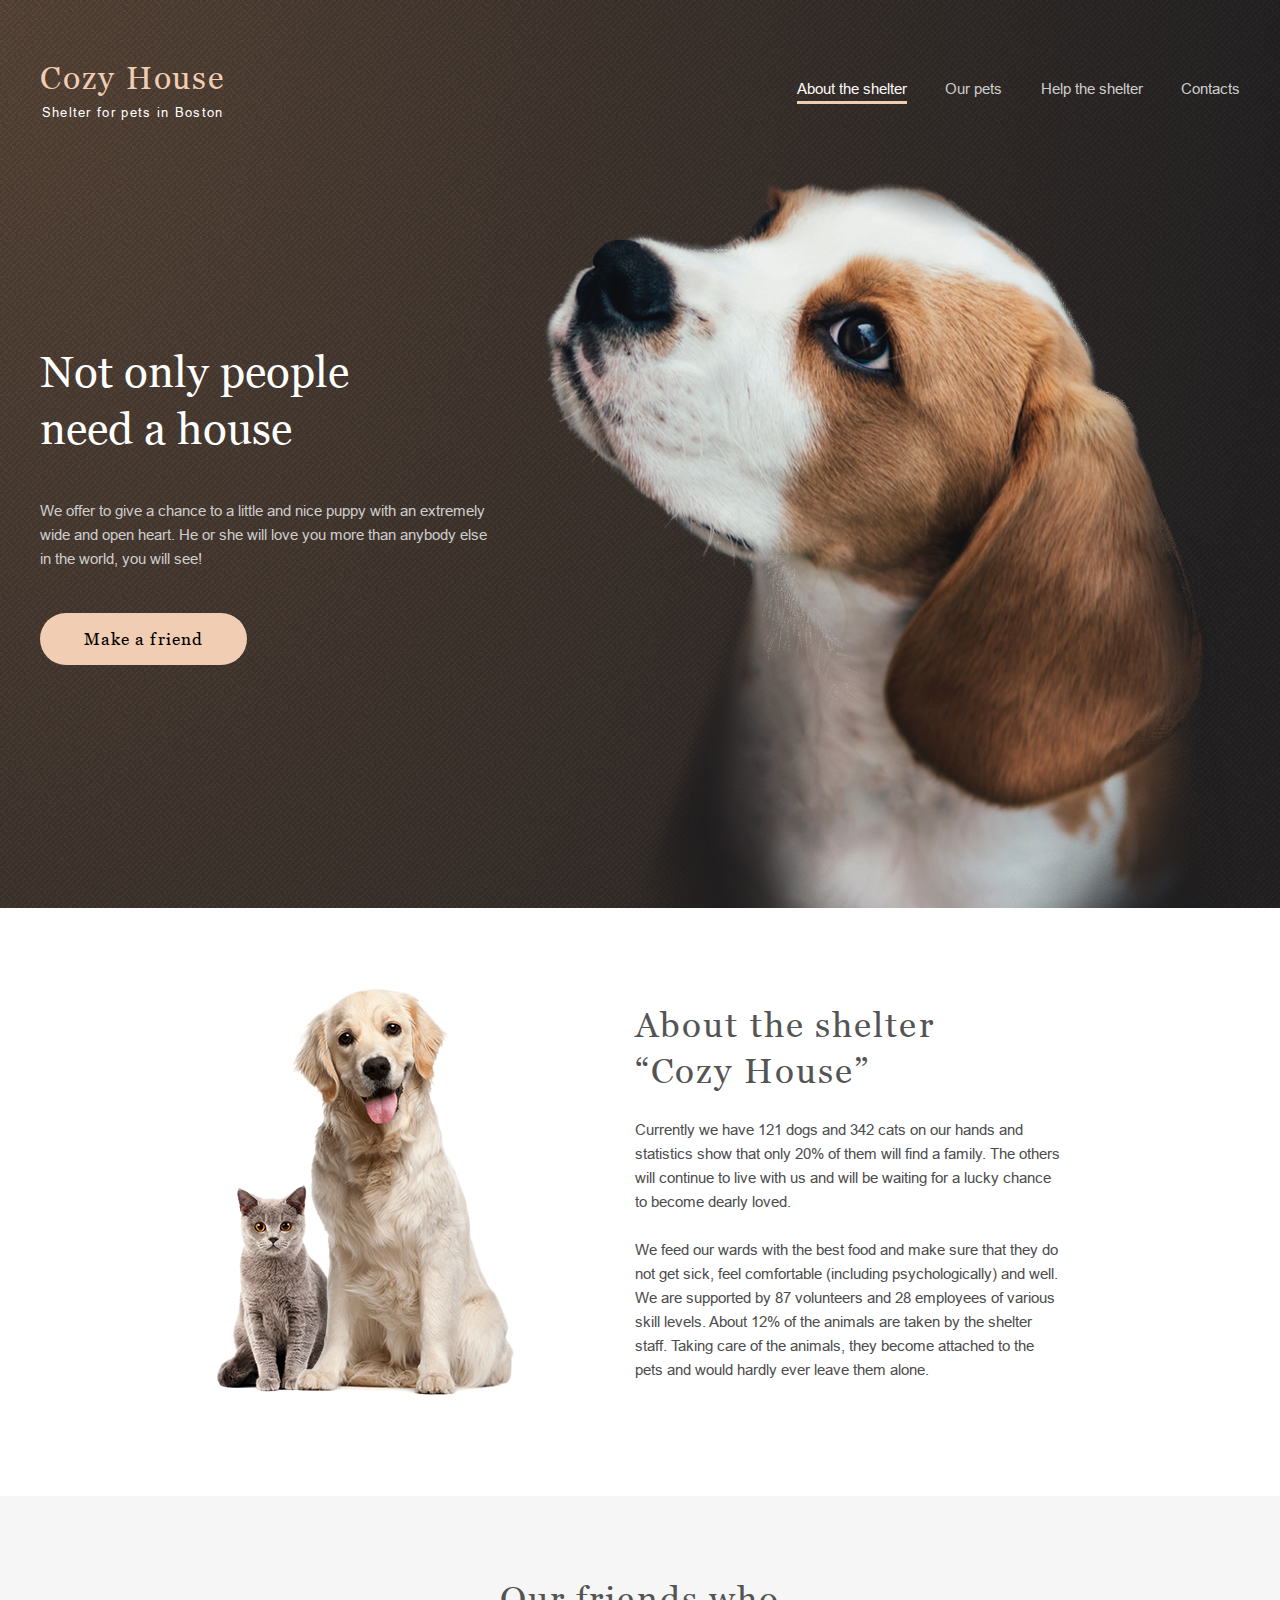
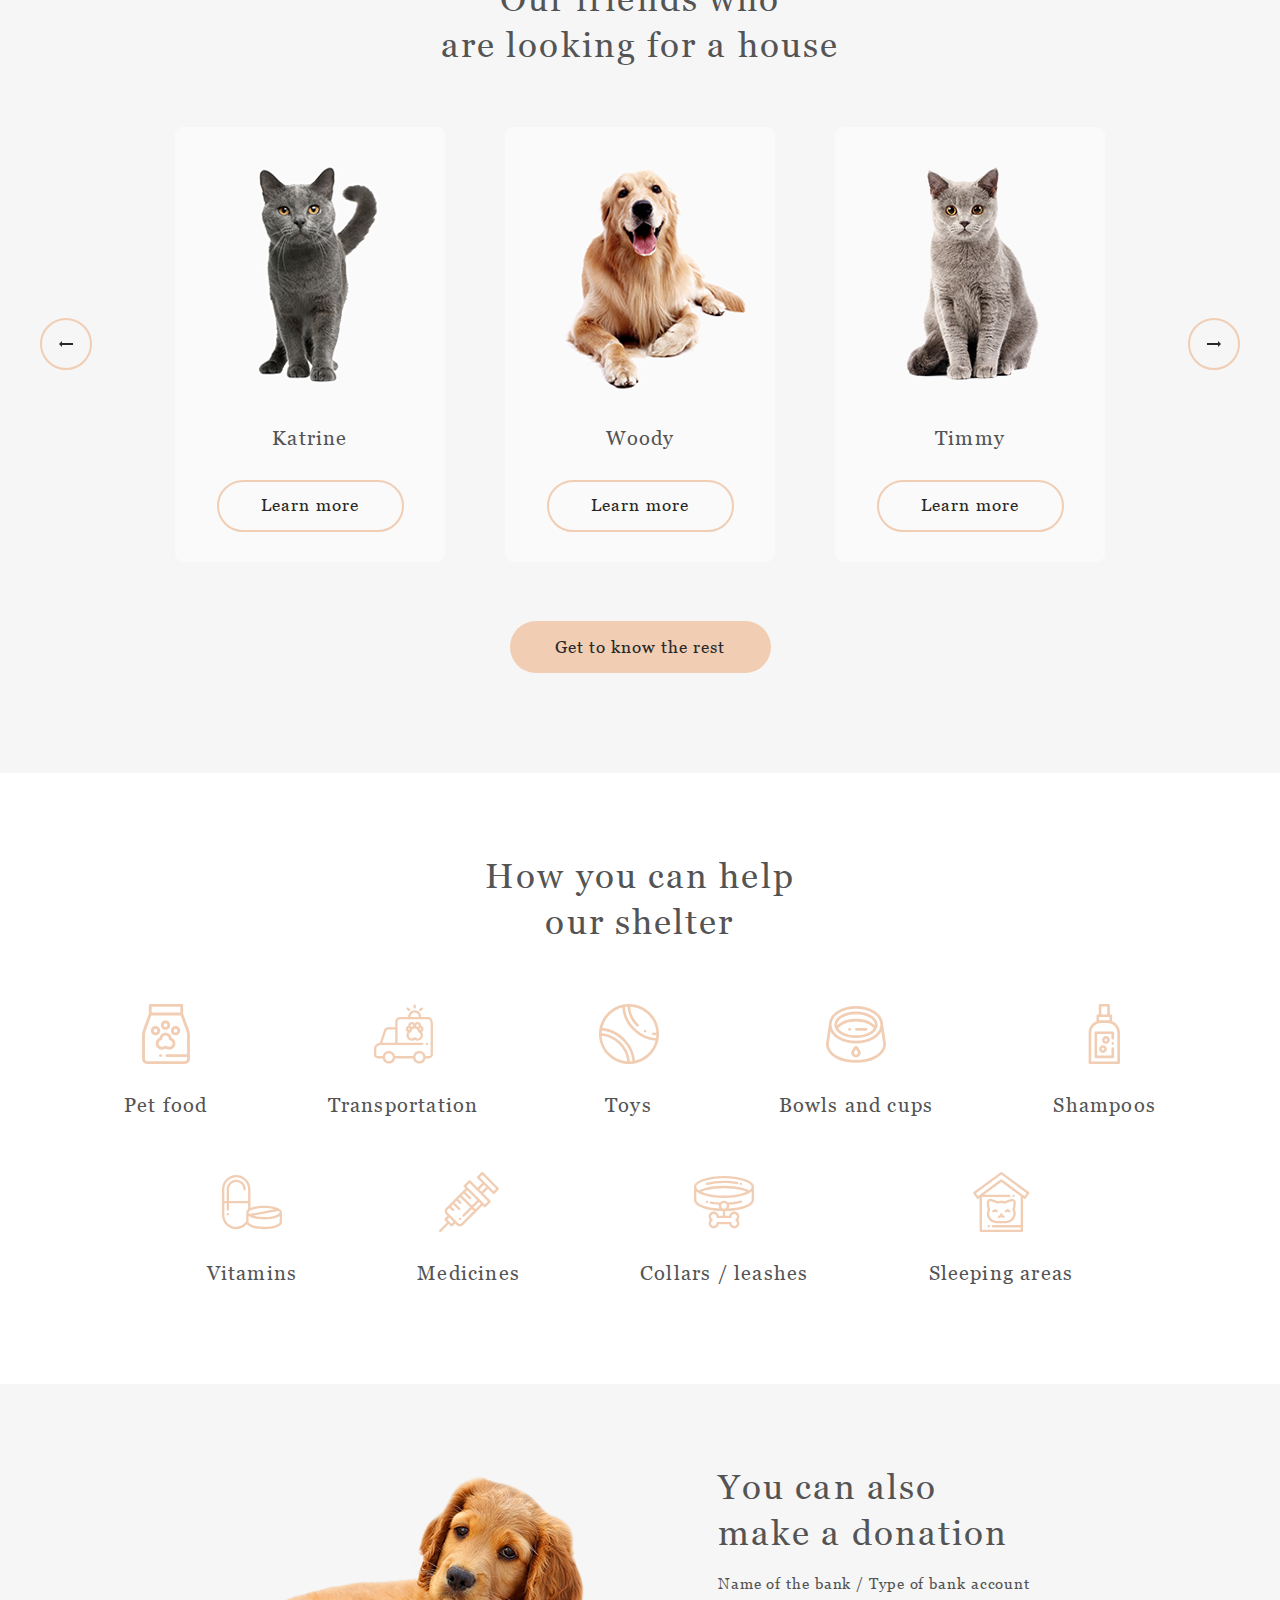
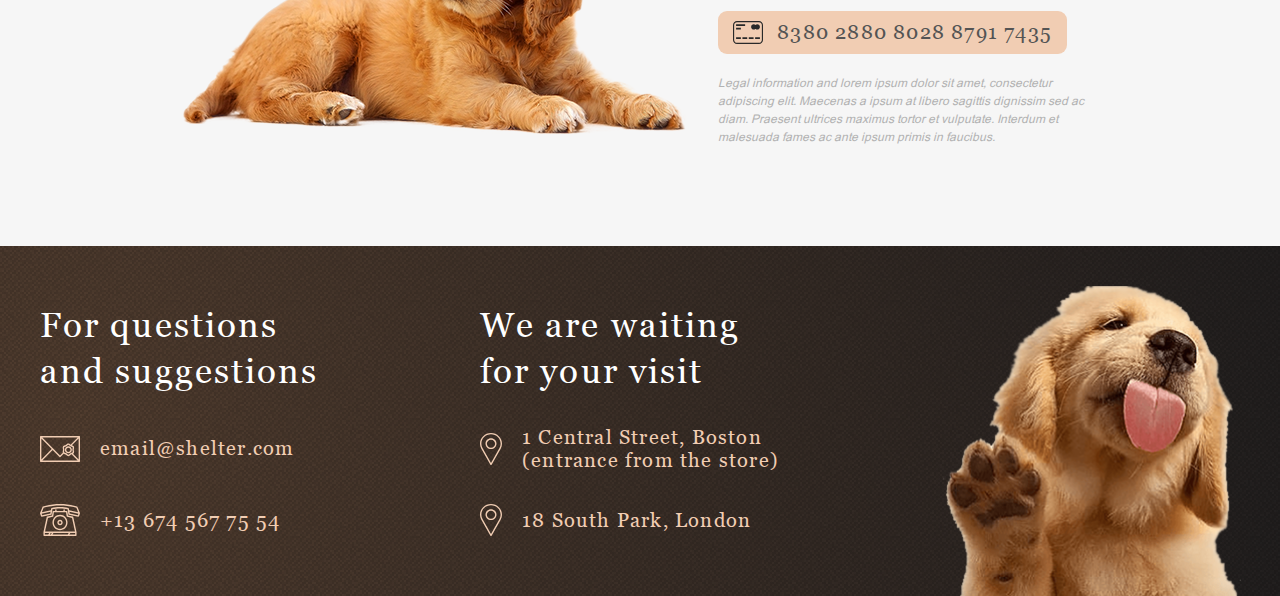
==== shelter/pages/main/index.html @ 3be506d2 "feat: shelter" ====
<!DOCTYPE html>
<html lang="en">

<head>
    <meta charset="utf-8" />
    <title>Cozy House</title>
    <meta name="description" content="task" />
    <meta name="author" content="Dmitry Milchenko" />
    <meta name="viewport" content="width=device-width, initial-scale=1">
    <link rel="stylesheet" href="normalize.css" />
    <link rel="stylesheet" href="style.css" />
</head>

<body id="body">

    <div id="modal__wraper" class="modal__wraper">
        <div class="modal" id="modal">
            <button class="btn btn_round modal__close-btn">
                <img src="../../assets/images/marker.png" alt=""></button>
            <div class="modal__inner modal__animation">
                <div class="modal__item">
                </div>
                <div class="modal__btn">
                </div>
            </div>
        </div>
    </div>

    <div id="burger-menu__bloсk" class="burger-menu__bloсk">
        <div class="logo-burger">
            <a href="index.html" class="header__logo">
                <h1>Cozy House</h1>
                <p>Shelter for pets in Boston</p>
            </a>
            <div id="burger-menu__two" class="burger-menu">
                <img src="../../assets/images/burger.png" alt="">
            </div>
        </div>
        <div class="navigation__wraper">
            <div class="burger-menu__navigation">
                <div class="navigation__a">
                    <a href="index.html" class="selected">About the shelter</a>
                </div>
                <div class="navigation__a">
                    <a href="../pets/index.html">Our pets</a>
                </div>
                <div class="navigation__a">
                    <a href="#help__anchor">Help the shelter</a>
                </div>
                <div class="navigation__a">
                    <a href="#footer__anchor">Contacts</a>
                </div>
            </div>
        </div>
    </div>
    <div id="burger-menu__wraper" class="burger-menu__wraper">
    </div>

    <div class="header-background">
        <header>
            <a href="index.html" class="header__logo">
                <h1>Cozy House</h1>
                <p>Shelter for pets in Boston</p>
            </a>
            <div class="header__navigation">
                <a href="index.html" class="selected">About the shelter</a>
                <a href="../pets/index.html">Our pets</a>
                <a href="#help__anchor">Help the shelter</a>
                <a href="#footer__anchor">Contacts</a>
            </div>
            <div id="burger-menu__one" class="burger-menu">
                <img src="../../assets/images/burger.png" alt="">
            </div>
        </header>
        <section class="not-only">
            <div class="not-only__info">
                <h2>Not only people need a house</h2>
                <p>We offer to give a chance to a little and nice puppy with
                    an extremely wide and open heart. He or she will love you
                    more than anybody else in the world, you will see!</p>
                <button onclick="window.location.href = '#our-friends__anchor'">Make a friend</button>
            </div>
            <div class="not-only__dog">
                <img src="../../assets/images/start-screen-puppy.png" alt="">
            </div>
        </section>
    </div>
    <section class="about">
        <img src="../../assets/images/about-pets.png" alt="">
        <div class="about__content">
            <h3>About the shelter “Cozy House”</h3>
            <p>Currently we have 121 dogs and 342 cats on our hands and statistics
                show that only 20% of them will find a family. The others will
                continue to live with us and will be waiting for a lucky chance
                to become dearly loved.</p>
            <p>We feed our wards with the best food and make sure that they do
                not get sick, feel comfortable (including psychologically) and
                well. We are supported by 87 volunteers and 28 employees of
                various skill levels. About 12% of the animals are taken by the
                shelter staff. Taking care of the animals, they become attached
                to the pets and would hardly ever leave them alone.</p>
        </div>
    </section>
    <section id="our-friends__anchor" class="our-friends">
        <h3>Our friends who are&nbsp;looking for a house</h3>
        <div class="our-friends__slider">
            <button class="button__left">
                <img src="../../assets/images/arrow-left.png" alt="">
            </button>
            <div class="carousel-wrapper" id="carousel-wrapper">
                <div class="carousel" id="carousel">
                    <div class="item" id="item-left">

                    </div>
                    <div class="item" id="item-active">

                    </div>
                    <div class="item" id="item-right">

                    </div>
                </div>
            </div>
            <button class="button__right">
                <img src="../../assets/images/arrow-right.png" alt="">
            </button>
        </div>
        <div class="our-friends__320">
            <button class="button__left">
                <img src="../../assets/images/arrow-left.png" alt="">
            </button>
            <button class="button__right">
                <img src="../../assets/images/arrow-right.png" alt="">
            </button>
        </div>
        <button class="our-friends__button" onclick="window.location.href = '../pets/index.html'">Get to know the
            rest</button>
    </section>
    <section id="help__anchor" class="help">
        <h3>How you can help our shelter</h3>
        <div class="help__list">
            <div>
                <img src="../../assets/icons/icon-pet-food.svg" alt="">
                <h4>Pet food</h4>
            </div>
            <div>
                <img src="../../assets/icons/icon-transportation.svg" alt="">
                <h4>Transportation</h4>
            </div>
            <div>
                <img src="../../assets/icons/icon-toys.svg" alt="">
                <h4>Toys</h4>
            </div>
            <div>
                <img src="../../assets/icons/icon-bowls-and-cups.svg" alt="">
                <h4>Bowls and cups</h4>
            </div>
            <div>
                <img src="../../assets/icons/icon-shampoos.svg" alt="">
                <h4>Shampoos</h4>
            </div>
            <div>
                <img src="../../assets/icons/icon-vitamins.svg" alt="">
                <h4>Vitamins</h4>
            </div>
            <div>
                <img src="../../assets/icons/icon-medicines.svg" alt="">
                <h4>Medicines</h4>
            </div>
            <div>
                <img src="../../assets/icons/icon-collars-leashes.svg" alt="">
                <h4>Collars / leashes</h4>
            </div>
            <div>
                <img src="../../assets/icons/icon-sleeping-area.svg" alt="">
                <h4>Sleeping areas</h4>
            </div>
        </div>
    </section>
    <section class="donation">
        <img src="../../assets/images/donation-dog.png" alt="">
        <div class="donation__content">
            <h3>You can also make a donation</h3>
            <h5>Name of the bank / Type of bank account</h5>
            <a class="credit-card" href="#">
                <img src="../../assets/icons/credit-card.svg" alt="">
                <h4>8380 2880 8028 8791 7435</h4>
            </a>
            <p>Legal information and lorem ipsum dolor sit amet, consectetur
                adipiscing elit. Maecenas a ipsum at libero sagittis
                dignissim sed ac diam. Praesent ultrices maximus tortor et
                vulputate. Interdum et malesuada fames ac ante ipsum primis
                in faucibus.</p>
        </div>
    </section>
    <footer id="footer__anchor">
        <div class="footer__content">
            <div class="footer__contacts">
                <h3>For questions and suggestions</h3>
                <a href="mailto:email@shelter.com">
                    <img src="../../assets/icons/icon-email.svg" alt="">
                    <h4>email@shelter.com</h4>
                </a>
                <a href="tel:+74951234567">
                    <img src="../../assets/icons/icon-phone.svg" alt="">
                    <h4>+13 674 567 75 54</h4>
                </a>
            </div>
            <div class="footer__locations">
                <h3>We are waiting for your visit</h3>
                <a href="https://goo.gl/maps/8FhQsnT1wE7vD16h9" target="_blank">
                    <img src="../../assets/icons/icon-marker.svg" alt="">
                    <h4>1 Central Street, Boston<br>(entrance from the store)</h4>
                </a>
                <a href="https://goo.gl/maps/8FhQsnT1wE7vD16h9" target="_blank">
                    <img src="../../assets/icons/icon-marker.svg" alt="">
                    <h4>18 South Park, London </h4>
                </a>
            </div>
        </div>
        <img src="../../assets/images/footer-puppy.png" alt="">
    </footer>

    <script src="script.js"></script>

</body>

</html>
---- shelter/pages/main/style.css ----
/*style reset*/
*,
*::before,
*::after {
  box-sizing: border-box;
}

ul[class],
ol[class] {
  padding: 0;
}

body,
h1,
h2,
h3,
h4,
p,
ul[class],
ol[class],
li,
figure,
figcaption,
blockquote,
dl,
dd {
  margin: 0;
}

body {
  min-height: 100vh;
  scroll-behavior: smooth;
  text-rendering: optimizeSpeed;
  line-height: 1.5;
}

ul[class],
ol[class] {
  list-style: none;
}

a:not([class]) {
  text-decoration-skip-ink: auto;
}

img {
  max-width: 100%;
  display: block;
}

article>*+* {
  margin-top: 1em;
}

input,
button,
textarea,
select {
  font: inherit;
}

@media (prefers-reduced-motion: reduce) {
  * {
    animation-duration: 0.01ms !important;
    animation-iteration-count: 1 !important;
    transition-duration: 0.01ms !important;
    scroll-behavior: auto !important;
  }
}

@font-face {
  font-family: Arial;
  src: url("../../assets/fonts/arial/arial-regular/arial-regular.ttf") format("truetype");
}

@font-face {
  font-family: Georgia;
  src: url("../../assets/fonts/georgia/georgia-regular/georgia-regular.ttf") format("truetype");
}

body {
  max-width: 1280px;
  min-width: 320px;
  margin: 0 auto 0 auto;
  position: relative;
}

body a {
  text-decoration: none;
}

/*header*/
.header-background {
  display: flex;
  flex-direction: column;
  height: 908px;
  background: url(../../assets/images/noise_transparent@2x.png), radial-gradient(100% 215.42% at 0% 0%, #5B483A 0%, #262425 100%);
}

header {
  margin: 60px 40px 0 40px;
  height: 60px;
  display: flex;
  justify-content: space-between;
  align-items: center;
}

.header__logo a {
  display: block;
}

.header__logo h1 {
  font-family: Georgia;
  font-style: normal;
  font-weight: 400;
  font-size: 32px;
  line-height: 35px;
  text-align: center;
  letter-spacing: 0.06em;
  color: #F1CDB3;
}

.header__logo p {
  margin-top: 10px;
  font-family: Arial;
  font-style: normal;
  font-weight: 400;
  font-size: 13px;
  line-height: 15px;
  text-align: center;
  letter-spacing: 0.1em;
  color: #FFFFFF;
}

.burger-menu {
  display: none;
  cursor: pointer;
}

.burger-menu img {
  width: 30px;
  height: auto;
}

.header__navigation {
  width: 443px;
  height: 27;
  display: flex;
  justify-content: space-between;
}

.header__navigation a {
  font-family: 'Arial';
  font-style: normal;
  font-weight: 400;
  font-size: 15px;
  line-height: 160%;
  color: #CDCDCD;
}

.header__navigation .selected {
  border-bottom: 3px #F1CDB3 solid;
  color: #FAFAFA;
}

.header__navigation a:hover {
  color: #FAFAFA;
}

/*not-only*/
.not-only {
  height: 728px;
  margin: 60px 40px 0 40px;
  display: flex;
  justify-content: space-between;
}

.not-only__info {
  width: 460px;
  height: 322px;
  margin: 163px 0 243px 0;
  display: flex;
  flex-direction: column;
  justify-content: space-between;
}

.not-only__info h2 {
  width: 310px;
  height: 114px;
  font-family: 'Georgia';
  font-style: normal;
  font-weight: 400;
  font-size: 44px;
  line-height: 130%;
  display: flex;
  align-items: center;
  color: #FFFFFF;
}

.not-only__info p {
  font-family: 'Arial';
  font-style: normal;
  font-weight: 400;
  font-size: 15px;
  line-height: 160%;
  display: flex;
  align-items: center;
  color: #cdcdcd;
}

.not-only__info button {
  width: 207px;
  height: 52px;
  border-radius: 100px;
  border: 0;
  background-color: #F1CDB3;
  font-family: 'Georgia';
  font-style: normal;
  font-weight: 400;
  font-size: 17px;
  line-height: 130%;
  letter-spacing: 0.06em;
}

.not-only__info button:hover {
  cursor: pointer;
  background-color: #FDDCC4;
}

.not-only__info button:hover {
  cursor: pointer;
  background-color: #FDDCC4;
}

/*about*/
.about {
  padding: 80px 40px 100px 40px;
  height: 588px;
  background-color: #FFFFFF;
  display: flex;
  justify-content: center;
  align-content: center;
}

.about img {
  margin-right: 120px;
  width: 300px;
  height: 408px;
}

.about__content {
  margin-top: 14px;
  width: 430px;
  height: 380px;
  display: flex;
  flex-direction: column;
  justify-content: space-between;
  font-family: 'Arial';
  font-style: normal;
  font-weight: 400;
  font-size: 15px;
  line-height: 160%;
  color: #4C4C4C;
}

.about__content h3 {
  width: 370px;
  font-family: 'Georgia';
  font-style: normal;
  font-weight: 400;
  font-size: 35px;
  line-height: 130%;
  display: flex;
  align-items: center;
  letter-spacing: 0.06em;
  color: #545454;
}

/*our-friends*/
.our-friends__320 {
  display: flex;
  display: none;
}

.our-friends {
  padding: 80px 40px 100px 40px;
  height: 877px;
  background-color: #F6F6F6;
  display: flex;
  flex-direction: column;
  justify-content: space-between;
  align-items: center;
}

.our-friends h3 {
  width: 400px;
  font-family: 'Georgia';
  font-style: normal;
  font-weight: 400;
  font-size: 35px;
  line-height: 130%;
  display: flex;
  align-items: center;
  text-align: center;
  letter-spacing: 0.06em;
  color: #545454;
}

.our-friends__slider {
  width: 100%;
  display: flex;
  align-items: center;
}

.button__left,
.button__right {
  width: 52px;
  height: 52px;
  border: 2px solid #F1CDB3;
  box-sizing: border-box;
  border-radius: 100px;
  background: transparent;
}

.button__left:hover,
.button__right:hover {
  background: #FDDCC4;
  border: none;
  cursor: pointer;
}

.button__left {
  display: flex;
  justify-content: center;
  align-items: center;
  margin-right: 53px;
}

.button__right {
  display: flex;
  justify-content: center;
  align-items: center;
  margin-left: 53px;
}

.button__right img,
.button__left img {
  width: 14px;
  height: 6px;
}

.our-friends__card {
  display: flex;
  flex-direction: column;
  align-items: center;
  width: 270px;
  height: 435px;
  background-color: #FAFAFA;
  border-radius: 9px 9px 9px 9px;
}

.our-friends__card p {
  margin-top: 30px;
  font-family: 'Georgia';
  font-style: normal;
  font-weight: 400;
  font-size: 20px;
  line-height: 23px;
  display: flex;
  align-items: center;
  text-align: center;
  letter-spacing: 0.06em;
  color: #545454;
}

.our-friends__card button {
  margin-top: 30px;
  width: 187px;
  height: 52px;
  border: 2px solid #F1CDB3;
  box-sizing: border-box;
  border-radius: 100px;
  background: none;
  font-family: 'Georgia';
  font-style: normal;
  font-weight: 400;
  font-size: 17px;
  line-height: 130%;
  letter-spacing: 0.06em;
  color: #292929;
}

.central__card {
  margin: 0 90px;
}

.hover__card:hover {
  background-color: #FFFFFF;
  cursor: pointer;
}

.hover__card:hover {
  background-color: #FFFFFF;
  cursor: pointer;
}

.hover__card:hover>button {
  cursor: pointer;
  background: #FDDCC4;
  border: none;
}

.our-friends__button {
  width: 261px;
  height: 52px;
  background: #F1CDB3;
  border-radius: 100px;
  border: 0;
  font-family: 'Georgia';
  font-style: normal;
  font-weight: 400;
  font-size: 17px;
  line-height: 130%;
  letter-spacing: 0.06em;
  color: #292929;
}

.our-friends__button:hover {
  cursor: pointer;
  background-color: #FDDCC4;
  border: none;
}

/*help*/
.help {
  height: 611px;
  padding: 80px 40px 100px 40px;
  display: flex;
  flex-direction: column;
  align-items: center;
}

.help h3 {
  width: 310px;
  font-family: 'Georgia';
  font-style: normal;
  font-weight: 400;
  font-size: 35px;
  line-height: 130%;
  display: flex;
  align-items: center;
  text-align: center;
  letter-spacing: 0.06em;
  color: #545454;
}

.help__list {
  margin-top: 60px;
  display: flex;
  flex-wrap: wrap;
  justify-content: center;
}

.help__list img {
  width: 60px;
  height: 60px;
}

.help__list h4 {
  font-family: 'Georgia';
  font-style: normal;
  font-weight: 400;
  font-size: 20px;
  line-height: 115%;
  display: flex;
  align-items: center;
  text-align: center;
  letter-spacing: 0.06em;
  color: #545454;
}

.help__list div {
  height: 113px;
  display: flex;
  justify-content: space-between;
  flex-direction: column;
  align-items: center;
  margin: 0 60px 55px 60px;
}

/*donation*/
.donation {
  height: 462px;
  background-color: #F6F6F6;
  display: flex;
  align-items: center;
  padding: 80px 182px 100px 183px;
}

.donation img {
  width: 505px;
  height: 261px;
}

.donation__content {
  margin-left: 30px;
  width: 380px;
  height: 282px;
  display: flex;
  flex-direction: column;
  justify-content: space-between;

}

.donation__content h3 {
  width: 300px;
  font-family: 'Georgia';
  font-style: normal;
  font-weight: 400;
  font-size: 35px;
  line-height: 130%;
  display: flex;
  align-items: center;
  letter-spacing: 0.06em;
  color: #545454;
}

.donation__content h5 {
  margin: 0;
  font-family: 'Georgia';
  font-style: normal;
  font-weight: 400;
  font-size: 15px;
  line-height: 110%;
  display: flex;
  align-items: center;
  letter-spacing: 0.06em;
  color: #545454;
}

.credit-card img {
  width: 30px;
  height: 23px;
}

.credit-card {
  display: flex;
  justify-content: space-between;
  padding: 10px 15px;
  width: 349px;
  height: 43px;
  background: #F1CDB3;
  border-radius: 9px;
}

.credit-card:hover {
  background: #FDDCC4;
}

.credit-card h4 {
  font-family: 'Georgia';
  font-style: normal;
  font-weight: 400;
  font-size: 20px;
  line-height: 115%;
  display: flex;
  align-items: center;
  letter-spacing: 0.06em;
  color: #545454;
}

.donation__content p {
  font-family: 'Arial';
  font-style: italic;
  font-weight: 400;
  font-size: 12px;
  line-height: 18px;
  display: flex;
  align-items: center;
  color: #B2B2B2;
}

/*footer*/
footer {
  display: flex;
  justify-content: space-between;
  height: 350px;
  padding: 40px 40px 0 40px;
  background: url(../../assets/images/noise_transparent@2x.png), radial-gradient(110.67% 538.64% at 5.73% 50%, #513D2F 0%, #1A1A1C 100%);
}

footer h3 {
  font-family: 'Georgia';
  font-style: normal;
  font-weight: 400;
  font-size: 35px;
  line-height: 130%;
  letter-spacing: 0.06em;
  color: #FFFFFF;
}

footer h4 {
  font-family: 'Georgia';
  font-style: normal;
  font-weight: 400;
  font-size: 20px;
  line-height: 115%;
  letter-spacing: 0.06em;
  color: #F1CDB3;
}

.footer__content {
  display: flex;
}

.footer__contacts {
  display: flex;
  flex-direction: column;
  justify-content: space-between;
  width: 280px;
  height: 234px;
  margin-top: 16px;
}

.footer__locations {
  display: flex;
  flex-direction: column;
  justify-content: space-between;
  width: 302px;
  height: 234px;
  margin-right: 160px;
  margin-left: 160px;
  margin-top: 16px;
}

.footer__contacts a,
.footer__locations a {
  display: flex;
  align-items: center;
}

.footer__contacts img,
.footer__locations img {
  margin-right: 20px;
}

/*slider*/
.slaider__wraper {
  height: 435px;
  overflow: hidden;
}

.wrapper {
  display: flex;
  align-items: center;
}

.btn {
  cursor: pointer;
  font-size: 100px;
  width: 100px;

}

.item,
.carousel {
  display: flex;
}

.carousel-wrapper {
  width: 990px;
  margin: 0;
  overflow: hidden;
}

.our-friends__card {
  margin: 0 30px 0 30px;
}

.carousel {
  position: relative;
  left: -990px;
}

@keyframes move-right {
  from {
    left: -990px;
  }

  to {
    left: -1980px;
  }
}

.transition-right {
  animation-name: move-right;
  animation-duration: 1s;
}

@keyframes move-left {
  from {
    left: -990px;
  }

  to {
    left: 0px;
  }
}

.transition-left {
  animation-name: move-left;
  animation-duration: 1s;
}

.hidden {
  display: none;
}

/*main 768*/
@media (max-width : 1279px) and (min-width: 768px) {

  /*header*/
  .header-background {
    height: auto;
  }

  header {
    margin: 30px 30px 0 30px;
  }

  .not-only {
    margin: 60px 0 0 0;
    height: auto;
    flex-direction: column;
    align-items: center;
  }

  .not-only__dog {
    width: 100%;
    display: flex;
    flex-direction: row-reverse;
  }

  .not-only__dog img {
    margin: 0 30px 0 169px;
    display: block;
    width: 569px;
  }

  .not-only__info {
    margin: 0 54px 100px 55px;
  }

  .not-only__info button {
    margin: 0 auto 0 auto;
  }

  /*about*/
  .about {
    padding: 80px 166px 100px 165px;
    height: auto;
    flex-direction: column-reverse;
    align-items: center;
  }

  .about__content {
    margin: 0 0 80px 0;
  }

  .about img {
    margin: 0;
  }

  /*our-friends*/
  .our-friends__card:last-of-type {
    display: none;
  }

  .our-friends {
    padding: 80px 30px 100px 30px;
  }

  .our-friends__slider {
    width: 708px;
    justify-content: space-between;
  }

  .central__card {
    margin: 0 0 0 40px;
  }

  .button__right {
    margin-left: 12px;
  }

  .button__left {
    margin-right: 12px;
  }

  /*help*/
  .help {
    height: auto;
    padding: 80px 69px 45px 69px;
  }

  .help__list {
    justify-content: space-between;
  }

  .help__list div {
    width: 27%;
    margin: 0 0 55px 0;
  }

  /*donation*/
  .donation {
    height: auto;
    flex-direction: column-reverse;
    padding: 80px 131px 100px 132px;
  }

  .donation__content {
    margin: 0 0 60px 0;
  }

  /*footer*/
  footer {
    height: auto;
    flex-direction: column;
    padding: 30px 30px 0 30px;
  }

  .footer__locations,
  .footer__contacts {
    margin: 0;
  }

  .footer__content {
    margin: 0 34px 65px 34px;
    justify-content: space-between;
  }

  footer img:last-child {
    width: 300px;
    margin: 0 auto 0 auto;
  }

  /*slider*/
  .item div:nth-of-type(3n) {
    display: none;
  }

  .slaider__wraper {
    height: 435px;
    overflow: hidden;
  }

  .wrapper {
    display: flex;
    align-items: center;
  }

  .btn {
    cursor: pointer;
    font-size: 100px;
    width: 100px;

  }

  .item,
  .carousel {
    display: flex;
  }

  .carousel-wrapper {
    width: 580px;
    margin: 0;
    overflow: hidden;
  }

  .our-friends__card {
    margin: 0 10px 0 10px;
  }

  .carousel {
    position: relative;
    left: -580px;
  }

  @keyframes move-right {
    from {
      left: -580px;
    }

    to {
      left: -1160px;
    }
  }

  .transition-right {
    animation-name: move-right;
    animation-duration: 1s;
  }

  @keyframes move-left {
    from {
      left: -580px;
    }

    to {
      left: 0px;
    }
  }

  .transition-left {
    animation-name: move-left;
    animation-duration: 1s;
  }

  .hidden {
    display: none;
  }

}

/*main 320*/
@media (max-width : 767px) and (min-width: 320px),
(max-width: 320px) {

  /*header*/
  .header-background {
    height: auto;
  }

  .header__navigation {
    display: none;
  }

  header {
    margin: 30px 53px 0 3%;
  }

  .burger-menu {
    display: block;
  }

  .not-only {
    margin: 60px 0 0 0;
    height: auto;
    flex-direction: column;
    align-items: center;
  }

  .not-only__info {
    width: auto;
    height: auto;
    align-items: center;
    margin: 0;
  }

  .not-only__info h2 {
    text-align: center;
    height: auto;
    width: auto;
    margin: 0 10% 42px 10%;
    font-size: 25px;
    letter-spacing: 0.06em;
  }

  .not-only__info p {
    margin: 0 3% 42px 3%;
    text-align: center;
  }

  .not-only__dog {
    width: 100%;
    display: flex;
    flex-direction: row-reverse;
  }

  .not-only__dog img {
    width: 260px;
    margin: 105px 3% 0 0;
    display: block;
  }

  /*about*/
  .about {
    padding: 42px 3% 42px 3%;
    height: auto;
    flex-direction: column-reverse;
    align-items: center;
  }

  .about__content {
    width: auto;
    height: auto;
    margin: 0 0 41px 0;
  }

  .about__content h3 {
    margin: 0 10% 25px 10%;
    height: auto;
    width: auto;
    font-size: 25px;
    text-align: center;
    justify-content: center;
  }

  .about__content p {
    margin: 0 5% 0 5%;
    text-align: justify;
  }

  .about__content p:first-of-type {
    margin-bottom: 22px;
  }

  .about img {
    width: 260px;
    height: auto;
    margin: 0;
  }

  /*our-friends*/
  .our-friends__slider .button__left,
  .our-friends__slider .button__right {
    display: none;
  }

  .button__left,
  .button__right {
    margin: 0;
  }

  .our-friends__320 {
    width: 100%;
    padding: 0 19% 0 19%;
    display: block;
    display: flex;
    justify-content: space-between;
    margin: 0 0 42px 0;
  }

  .our-friends__card:nth-last-of-type(-n+2) {
    display: none;
  }

  .our-friends h3 {
    width: auto;
    font-size: 25px;
    justify-content: center;
  }

  .our-friends {
    padding: 42px 10px 42px 10px;
    height: auto;
    /*width: 1280px;*/
    display: flex;
  }

  .our-friends__slider {
    margin: 40px 0 20px 0;
    width: 100%;
    justify-content: center;
  }

  /*help*/
  .help {
    height: auto;
    padding: 42px 14px 12px 15px;
  }

  .help h3 {
    font-size: 25px;
    width: auto;
    justify-content: center;
    margin: 0 11% 0 11%;
  }

  .help__list h4 {
    font-size: 15px;
  }

  .help__list {
    margin: 42px 0 0 0;
    justify-content: space-between;
  }

  .help__list div {
    width: 45%;
    height: 87px;
    margin: 0 0 30px 0;
  }

  .help img {
    width: 50px;
    height: 50px;
  }

  /*donation*/
  .donation {
    height: auto;
    flex-direction: column-reverse;
    padding: 42px 20px 42px 20px;
  }

  .donation__content h3 {
    font-size: 25px;
    width: auto;
    text-align: center;
    justify-content: center;
    margin: 0 12% 20px 12%;

  }

  .donation__content h5 {
    justify-content: center;
    letter-spacing: 0;
    margin-bottom: 26px;
  }

  .credit-card h4 {
    font-size: 15px;
  }

  .donation__content p {
    text-align: justify;
    margin-top: 20px;
  }

  .credit-card {
    margin: 0 auto 0 auto;
    width: 281px;
    height: 43px;
  }

  .donation img {
    width: 260px;
    height: auto;
  }

  .credit-card img {
    width: 30px;
    height: auto;
  }

  .donation__content {
    width: auto;
    height: auto;
    margin: 0 0 42px 0;
  }

  /*footer*/
  footer {
    height: auto;
    flex-direction: column;
    padding: 30px 10px 0 10px;
  }

  footer h3 {
    width: auto;
    display: flex;
    font-size: 25px;
    text-align: center;
    margin: 0 30px 40px 30px;

  }

  footer a {
    margin: 0 0 39px 0;
    justify-content: center;
  }

  .footer__locations a {
    width: 100%;
    justify-content: start;
  }

  .footer__contacts,
  .footer__locations {
    width: auto;
    height: auto;
    margin: 0;
    justify-content: start;
    align-items: center;
  }

  .footer__content {
    margin: 0;
    flex-direction: column;
    align-items: center;
  }

  footer img:last-child {
    width: 260px;
    margin: 0 auto 0 auto;
  }

  /*slider*/
  .item div:nth-of-type(3n) {
    display: none;
  }

  .item div:nth-of-type(2n) {
    display: none;
  }

  .slaider__wraper {
    height: 435px;
    overflow: hidden;
  }

  .wrapper {
    display: flex;
    align-items: center;
  }

  .btn {
    cursor: pointer;
    font-size: 100px;
    width: 100px;

  }

  .item,
  .carousel {
    display: flex;
  }

  .carousel-wrapper {
    width: 290px;
    margin: 0;
    overflow: hidden;
  }

  .our-friends__card {
    margin: 0 10px 0 10px;
  }

  .carousel {
    position: relative;
    left: -290px;
  }

  @keyframes move-right {
    from {
      left: -290px;
    }

    to {
      left: -580px;
    }
  }

  .transition-right {
    animation-name: move-right;
    animation-duration: 1s;
  }

  @keyframes move-left {
    from {
      left: -290px;
    }

    to {
      left: 0px;
    }
  }

  .transition-left {
    animation-name: move-left;
    animation-duration: 1s;
  }

  .hidden {
    display: none;
  }

}

.burger-menu__bloсk,
.burger-menu__wraper {
  display: none;
}

/*burger-menu*/
@media (max-width : 767px) and (min-width: 320px),
(max-width: 320px) {

  #burger-menu__one,
  #burger-menu__two {
    transition: all 0.4s ease-out;
  }

  .burger-menu__animation_one {
    transform: rotate(90deg);
  }

  .burger-menu__animation_two {
    transform: rotate(90deg);
  }

  .logo-burger {
    margin: 30px 53px 0 10px;
    display: flex;
    justify-content: space-between;
    align-items: center;
    width: 257px;
  }

  .burger-menu__wraper {
    display: none;
    max-width: 1280px;
    position: absolute;
    z-index: 99;
    width: 100%;
    height: 100%;
    background-color: rgba(41, 41, 41, 0.6);
  }

  .burger-menu__wraper__animation {
    display: block;
  }

  .burger-menu__bloсk {
    display: block;
    position: fixed;
    z-index: 999;
    width: 320px;
    height: 100%;
    background-color: #292929;
    right: -320px;
    transition: all 0.6s ease-out;
  }

  .burger-menu__bloсk__animation {
    right: 0;
  }

  .navigation__wraper {
    height: 100%;
    display: flex;
    align-items: center;
    padding: 0 38px 0 38px;
  }

  .burger-menu__navigation {
    height: 327px;
    display: flex;
    flex-direction: column;
    justify-content: space-between;
    align-items: center;
  }

  .burger-menu__navigation a {
    font-family: 'Arial';
    font-style: normal;
    font-weight: 400;
    font-size: 32px;
    line-height: 160%;
    color: #CDCDCD;
  }

  .burger-menu__navigation .selected {
    border-bottom: 3px #F1CDB3 solid;
    color: #FAFAFA;
  }

  .burger-menu__navigation a:hover {
    color: #FAFAFA;
  }

  .burger-menu__bloсk .header__navigation {
    flex-direction: column;
  }

  .body__scroll {
    overflow: hidden;
  }
}

/*modal*/
.modal__wraper {
  display: none;
  z-index: 998;
  position: fixed;
  width: 100%;
  height: 100%;
  left: 0;
  top: 0;
  right: 0;
  bottom: 0;
  background-color: rgba(41, 41, 41, 0.6);
}

.modal {
  display: none;
  display: flex;
  z-index: 999;
  width: 900px;
  height: 500px;
  position: absolute;
  left: 50%;
  top: 50%;
  transform: translate(-50%, -50%);
  background-color: #FFFFFF;
  border-radius: 10px;
}

.modal:hover {
  box-shadow: 0px 2px 35px 14px rgba(13, 13, 13, 0.04);
}

.modal__item {
  display: flex;
  justify-content: space-between;
}

.modal__image img {
  border-radius: 10px;
  width: 500px;
  height: 500px;
}

.modal__descr {
  margin: 50px 20px 88px 29px;
  width: 351px;
  height: 362px;
  display: flex;
  flex-direction: column;

}

.modal button {
  display: block;
  position: absolute;
  width: 52px;
  height: 52px;
  left: 900px;
  top: -50px;
  border: 2px solid #F1CDB3;
  box-sizing: border-box;
  border-radius: 100px;
  background: transparent;
}

.modal button:hover {
  cursor: pointer;
  background: #FDDCC4;
}

.modal button img {
  position: absolute;
  left: 38.46%;
  right: 38.46%;
  top: 38.46%;
  bottom: 38.46%;
  width: 12px;
  height: 12px;
}

.modal__item h3 {
  font-family: 'Georgia';
  font-style: normal;
  font-weight: 400;
  font-size: 35px;
  line-height: 130%;
  letter-spacing: 0.06em;
  color: #000000;
  margin-bottom: 10px;
}

.modal__item h4 {
  font-family: 'Georgia';
  font-style: normal;
  font-weight: 400;
  font-size: 20px;
  line-height: 115%;
  letter-spacing: 0.06em;
  color: #000000;
  margin-bottom: 40px;
}

.modal__item p {
  font-family: 'Georgia';
  font-style: normal;
  font-weight: 400;
  font-size: 13px;
  line-height: 110%;
  letter-spacing: 0.06em;
  color: #000000;
  margin-bottom: 40px;
  text-align: justify;
}

.modal__item h5 {
  font-family: 'Georgia';
  font-style: normal;
  font-weight: 400;
  font-size: 15px;
  line-height: 110%;
  letter-spacing: 0.06em;
  color: #000000;
  margin: 0 0 10px 0;
}

h5 .modal-list__name {
  font-family: 'Georgia';
  font-style: normal;
  font-weight: 700;
  font-size: 15px;
  line-height: 110%;
  letter-spacing: 0.06em;
  color: #000000;
}

.modal li {
  list-style-type: disc;
  color: #FDDCC4;
  margin-left: 15px;
}

@media (max-width : 1279px) and (min-width: 768px) {
  .modal {
    width: 670px;
    height: 350px;
  }

  .modal__image img {
    width: 350px;
    height: 350px;
  }

  .modal__descr {
    margin: 10px 9px 37px 11px;
    width: 290px;
    height: 303px;
  }

  .modal__item h4 {
    margin-bottom: 20px;
  }

  .modal__item p {
    margin-bottom: 20px;
  }

  .modal__item h5 {
    margin: 0 0 5px 0;
  }

  .modal button {
    left: 670px;
  }
}

@media (max-width : 767px) and (min-width: 320px),
(max-width: 320px) {
  .modal {
    width: 270px;
    height: 393px;
  }

  .modal__image img {
    display: none;
  }

  .modal__descr {
    margin: 10px 9px 37px 11px;
    width: 290px;
    height: 303px;
  }

  .modal__item h4 {
    margin-bottom: 20px;
  }

  .modal__item p {
    margin-bottom: 20px;
  }

  .modal__item h5 {
    margin: 0 0 5px 0;
  }

  .modal button {
    left: 240px;
    top: -55px;
  }
}
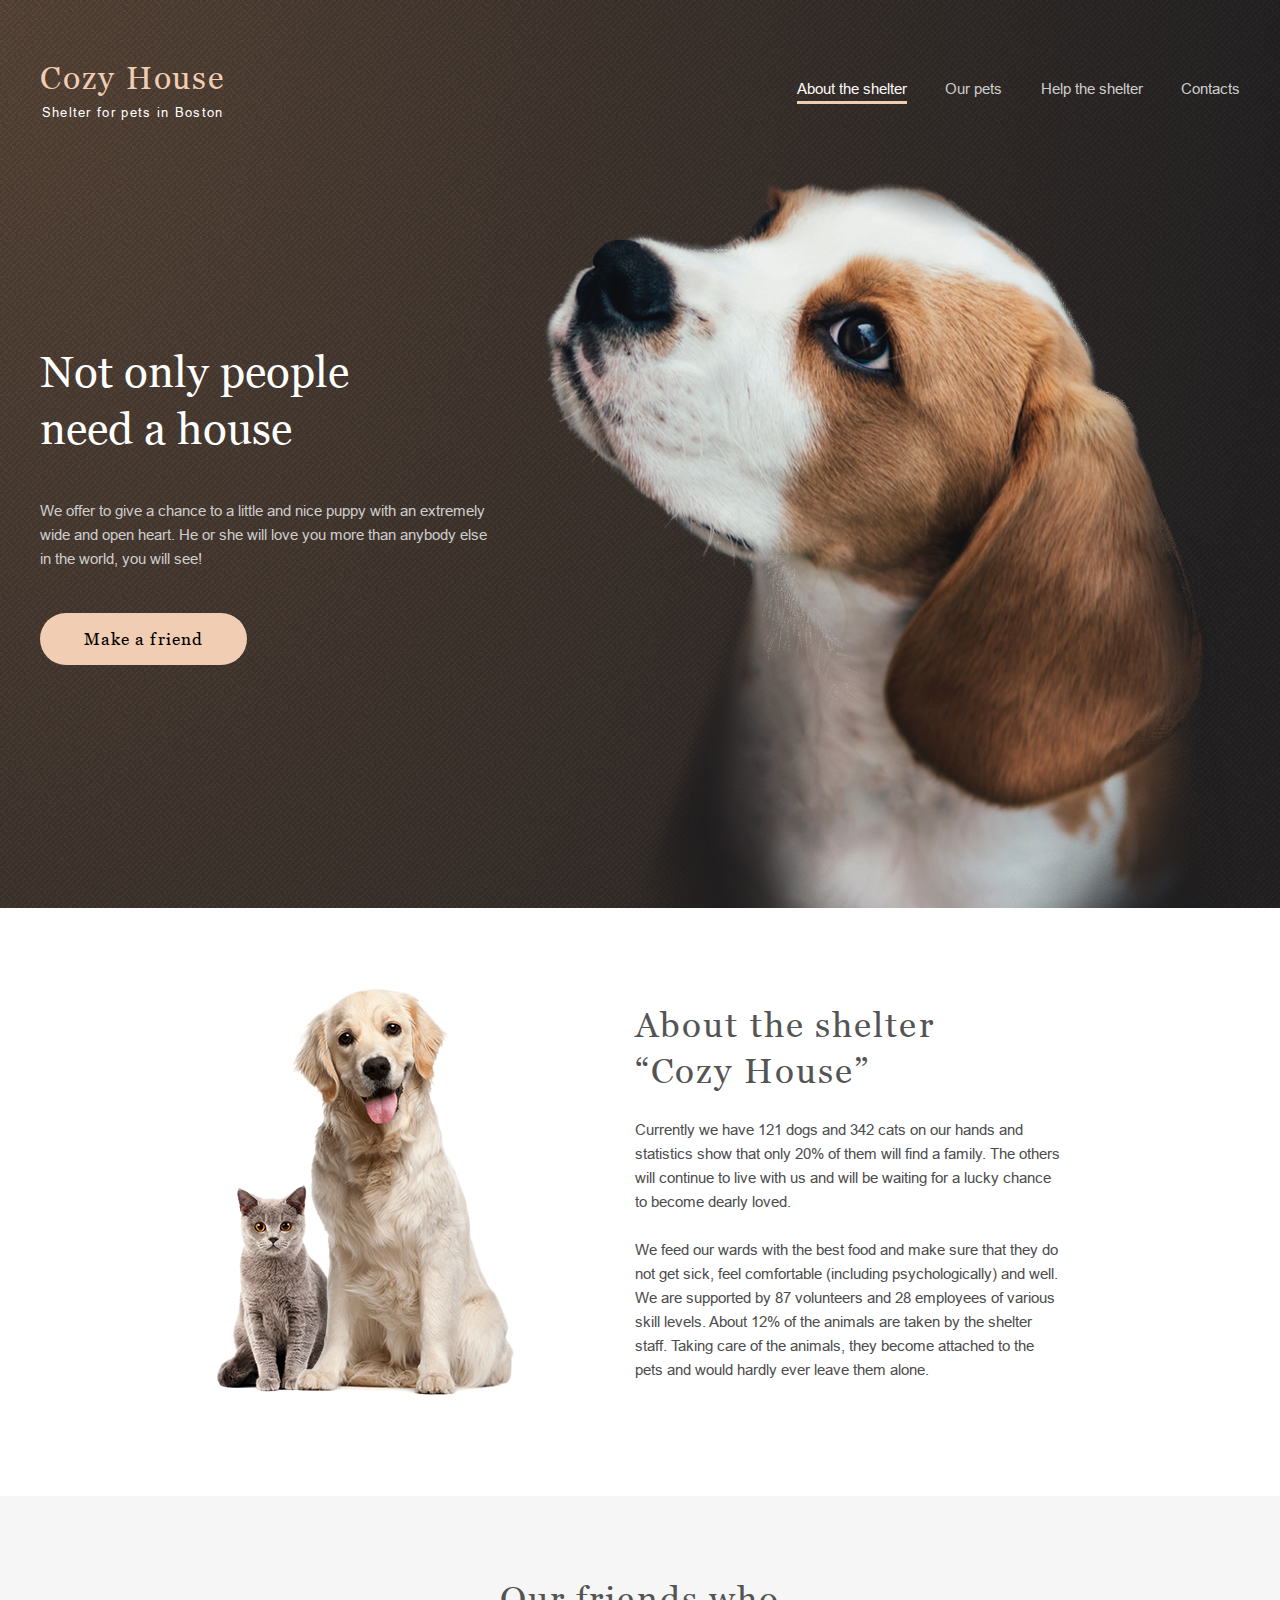
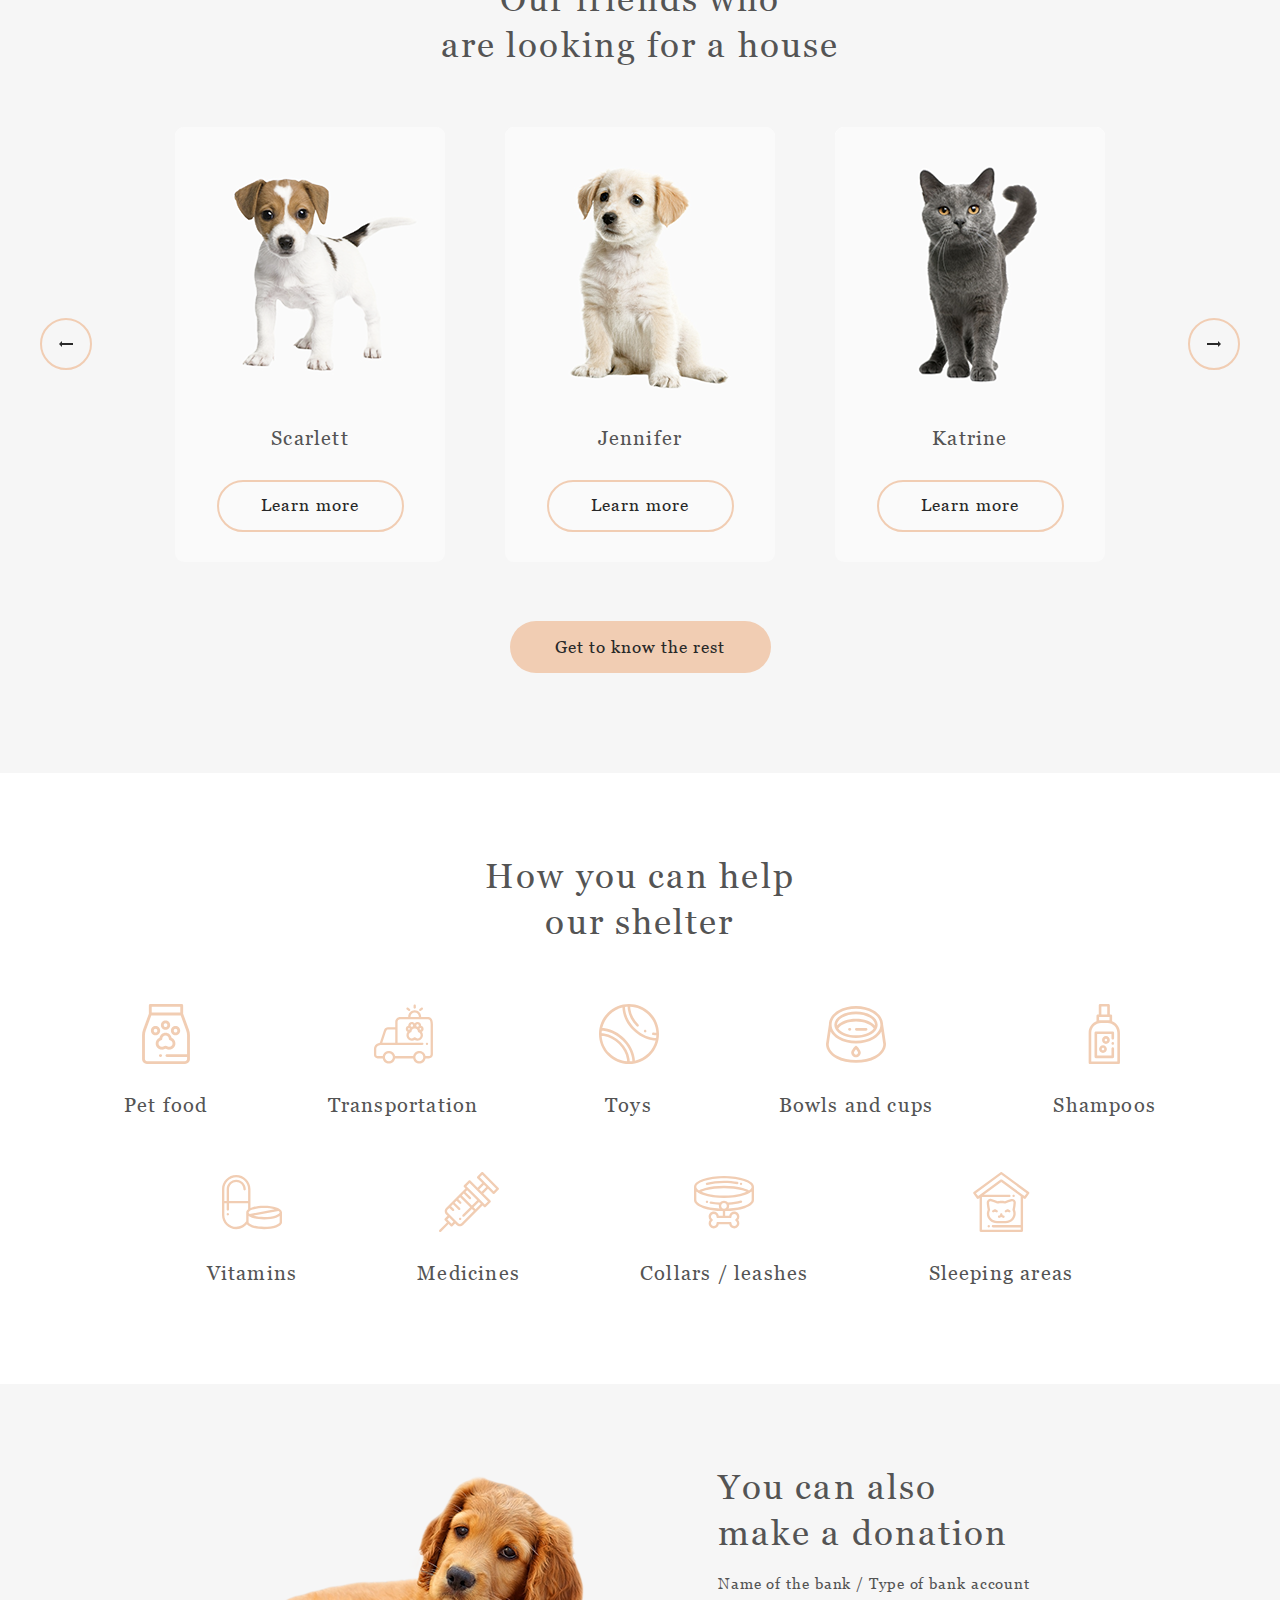
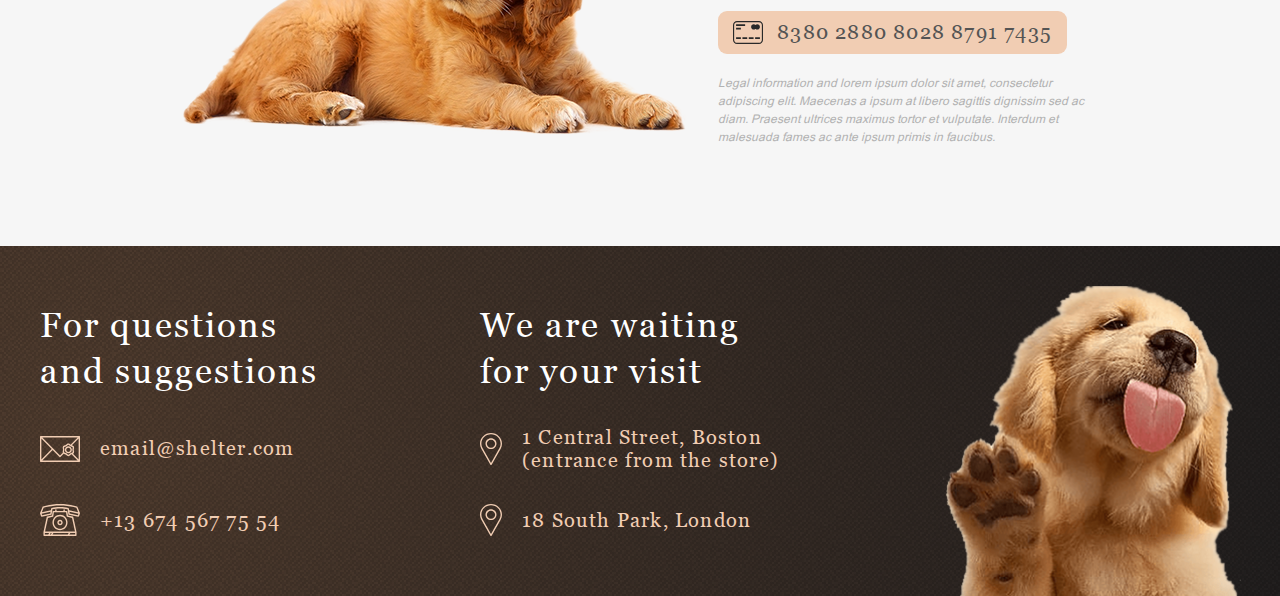
==== commit e995973b: "feat: add favicon" ====
--- a/shelter/pages/main/index.html
+++ b/shelter/pages/main/index.html
@@ -9,6 +9,7 @@
     <meta name="viewport" content="width=device-width, initial-scale=1">
     <link rel="stylesheet" href="normalize.css" />
     <link rel="stylesheet" href="style.css" />
+    <link rel="icon" href="../../assets/images/favicon.png" type="image/x-icon">
 </head>
 
 <body id="body">
--- a/shelter/pages/main/style.css
+++ b/shelter/pages/main/style.css
@@ -105,6 +105,10 @@
   align-items: center;
 }
 
+.header__logo {
+  transition: all 0.4s ease-out;
+}
+
 .header__logo a {
   display: block;
 }
@@ -1290,6 +1294,11 @@
 
   #burger-menu__one,
   #burger-menu__two {
+    transition: all 0.4s ease-out;
+  }
+
+  .logo__animate {
+    opacity: 0;
     transition: all 0.4s ease-out;
   }
 
